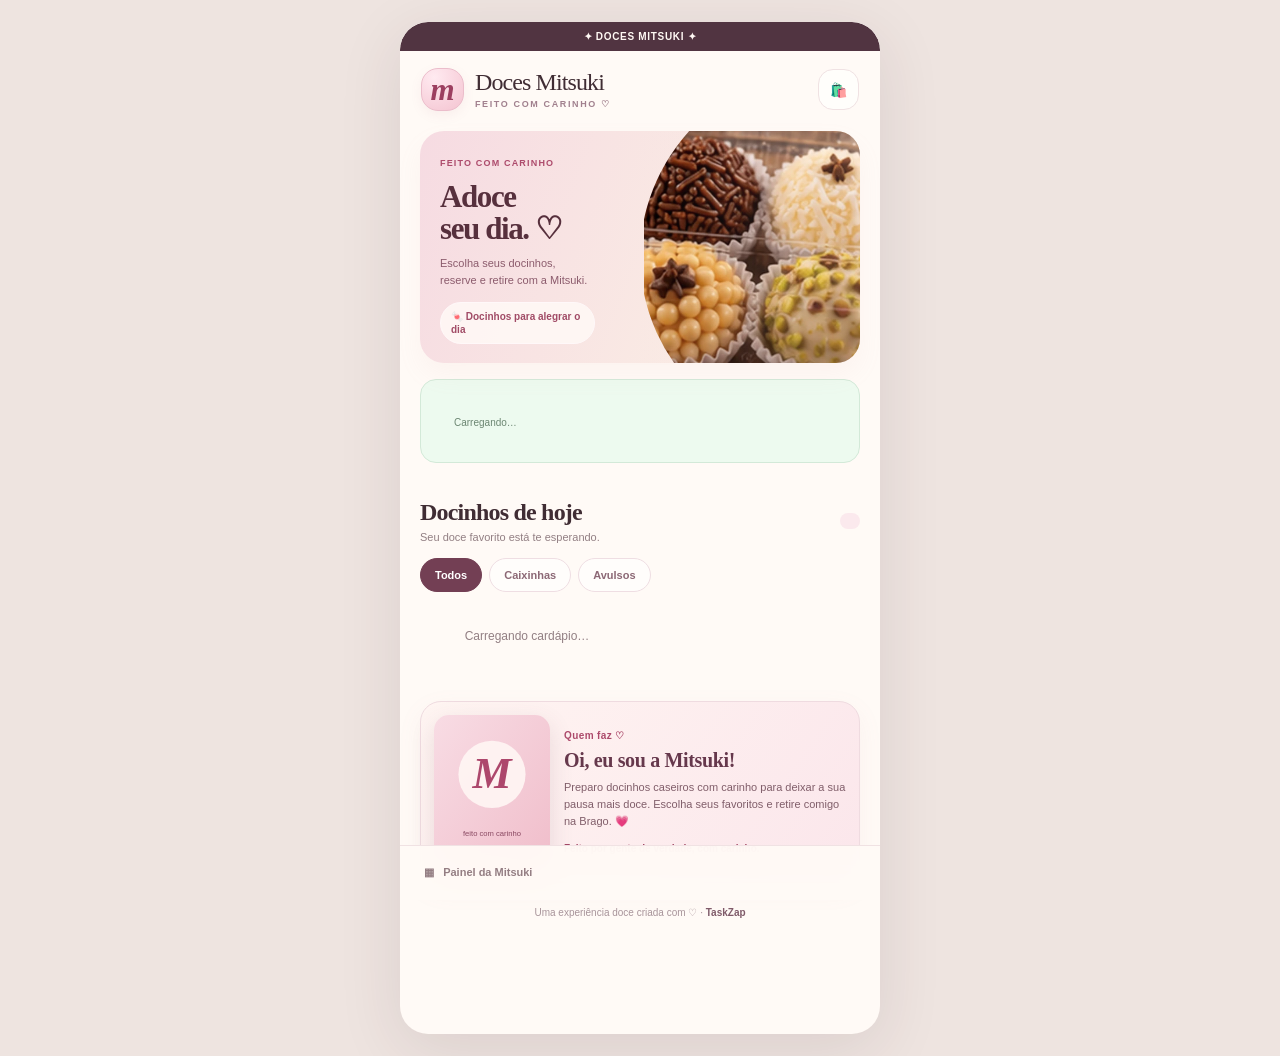
==== index.html @ 5025a231 "V1 Doces Mitsuki: vitrine, painel admin e backend Supabase (reservas atômicas) Reaproveita integralm" ====
<!doctype html>
<html lang="pt-BR">
<head>
<meta charset="utf-8">
<meta name="viewport" content="width=device-width,initial-scale=1,viewport-fit=cover">
<meta name="theme-color" content="#fff9f6">
<meta name="description" content="Doces Mitsuki: caixinhas de quatro docinhos, avulsos, reserva e retirada na Brago.">
<title>Doces Mitsuki · Lojinha</title>
<link rel="stylesheet" href="css/styles.css">
</head>
<body>
<div class="shell" id="app">
  <div class="demo-strip" id="demo-strip">✦ DOCES MITSUKI ✦</div>
  <header class="top">
    <div class="brand"><div class="seal" aria-hidden="true">m</div><div><div class="brand-name">Doces Mitsuki</div><div class="brand-tag">feito com carinho ♡</div></div></div>
    <button class="iconbtn" id="cart-head" aria-label="Abrir carrinho" title="Meu carrinho">🛍️ <span class="cart-dot hidden" id="cart-dot">0</span></button>
  </header>
  <main id="shop-view"><div class="content">
    <section class="hero" aria-label="Doces Mitsuki"><div class="hero-copy"><span class="eyebrow">feito com carinho</span><h1>Adoce<br>seu dia. ♡</h1><p>Escolha seus docinhos, reserve e retire com a Mitsuki.</p><span class="hero-stamp">🍬 Docinhos para alegrar o dia</span></div><img class="hero-photo" alt="Imagem ilustrativa de uma caixinha com quatro docinhos" src="assets/img/hero.webp"></section>
    <section class="available" id="store-status"><p class="loading-text">Carregando…</p></section>
    <div class="pickup" id="pickup-wrap"><span id="pickup-display"></span></div>
    <div class="sect-title"><div><h2>Docinhos de hoje</h2><p>Seu doce favorito está te esperando.</p></div><span class="pill" id="items-pill"></span></div>
    <div class="seg" role="group" aria-label="Filtrar cardápio"><button data-filter="all" class="selected">Todos</button><button data-filter="boxes">Caixinhas</button><button data-filter="single">Avulsos</button></div>
    <section class="products" id="products" aria-label="Cardápio de doces"><p class="loading-text">Carregando cardápio…</p></section>
    <p class="quiet-note" id="quiet-note"></p>
    <section class="maker" aria-labelledby="maker-title">
   <img class="maker-photo" src="assets/img/maker.svg" alt="Identidade visual ilustrativa Doces Mitsuki; retrato será incluído após autorização">
   <div class="maker-copy"><span class="maker-eyebrow">Quem faz ♡</span><h2 id="maker-title">Oi, eu sou a Mitsuki!</h2>
   <p>Preparo docinhos caseiros com carinho para deixar a sua pausa mais doce. Escolha seus favoritos e retire comigo na Brago. 💗</p>
   <span class="maker-sign">Feito por gente de verdade, com carinho.</span></div>
  </section>
    <div class="foot-brand">Uma experiência doce criada com ♡ · <b>TaskZap</b></div>
  </div></main>
  <div class="basket-bar hidden" id="basket-bar"><div><strong id="basket-count"></strong><small id="basket-total"></small></div><button id="basket-open">Ver carrinho →</button></div>
  <nav class="footer-nav" aria-label="Navegação"><a href="admin/" style="text-decoration:none"><button id="nav-admin">▦ &nbsp; Painel da Mitsuki</button></a></nav>
</div>
<div class="overlay hidden" id="overlay" role="presentation"><div class="sheet" id="sheet" role="dialog" aria-modal="true" aria-label="Detalhes do pedido"></div></div>
<div class="toast hidden" id="toast" role="status" aria-live="polite"></div>
<script type="module" src="js/store.js"></script>
</body>
</html>
---- css/styles.css ----
:root{--rose:#ad476c;--rose2:#d87591;--rose-pale:#f9e7eb;--cream:#fffaf6;--paper:#fffefb;--ink:#402d34;--muted:#927f83;--line:#f0e2e3;--mint:#e5f3e9;--green:#26764d;--amber:#a66d2a;--shadow:0 12px 45px #54313a13;--r:19px}
*{box-sizing:border-box}html{background:#eee4e0}body{margin:0;font-family:ui-sans-serif,-apple-system,BlinkMacSystemFont,"Segoe UI",Arial,sans-serif;color:var(--ink);background:#eee4e0;font-size:14px}button,input,textarea,select{font:inherit}button{cursor:pointer;-webkit-tap-highlight-color:transparent}button:disabled{opacity:.42;cursor:not-allowed}button:focus-visible,input:focus-visible,textarea:focus-visible,select:focus-visible{outline:3px solid #d978a26b;outline-offset:2px}h1,h2,h3,p{margin-top:0}h1,h2,.serif{font-family:Georgia,"Times New Roman",serif}small{font-size:11px}svg{flex-shrink:0}.shell{width:min(100%,480px);margin:0 auto;min-height:100dvh;background:var(--cream);box-shadow:0 15px 65px #41242b1c;position:relative;padding-bottom:98px}.demo-strip{background:#513441;color:#fff9f4;padding:9px 20px;text-align:center;font-weight:700;letter-spacing:.07em;font-size:10px}.top{display:flex;align-items:center;justify-content:space-between;padding:17px 21px 13px;gap:10px}.brand{display:flex;gap:11px;align-items:center;min-width:0}.seal{width:43px;height:43px;border-radius:17px;display:grid;place-items:center;background:radial-gradient(circle at 30% 20%,#ffeaf0,#f4c4d1);border:1px solid #ebbdcb;color:#9c3f60;box-shadow:0 4px 12px #b4607d14;font:bold italic 31px Georgia,serif;flex-shrink:0}.brand-name{font:24px/1.05 Georgia,serif;letter-spacing:-.9px}.brand-tag{font-size:9px;letter-spacing:.18em;text-transform:uppercase;color:#a1808e;margin-top:4px;font-weight:800}.iconbtn{border:1px solid var(--line);background:var(--paper);height:41px;min-width:41px;border-radius:15px;display:grid;place-items:center;color:var(--rose);position:relative}.cart-dot{position:absolute;top:-5px;right:-4px;border:2px solid var(--cream);background:var(--rose);color:white;min-width:19px;height:19px;padding:0 3px;border-radius:20px;font-size:10px;font-weight:800;display:grid;place-items:center}.content{padding:0 20px}.hero{background:linear-gradient(110deg,#f6dbe2 0%,#faece4 72%);border-radius:24px;margin:7px 0 16px;min-height:215px;display:flex;position:relative;overflow:hidden;box-shadow:0 12px 25px #d6a6ae15}.hero-copy{z-index:1;position:relative;width:55%;padding:22px 0 19px 20px}.eyebrow{font-size:9px;font-weight:900;letter-spacing:.13em;text-transform:uppercase;color:#ad4b6c}.hero h1{font-size:31px;line-height:1.04;letter-spacing:-1.4px;margin:12px 0 10px;color:#57303d}.hero p{max-width:155px;font-size:11px;line-height:1.5;color:#8c5c6d;margin:0}.hero-photo{width:49%;height:100%;position:absolute;right:0;top:0;object-fit:cover;object-position:center center;clip-path:ellipse(100% 85% at 98% 54%);filter:saturate(.82) contrast(1.03)}.hero:after{content:"";position:absolute;inset:0;background:linear-gradient(90deg,transparent 50%,#f4dbe120);pointer-events:none}.hero-stamp{position:relative;display:inline-flex;background:#fff9f6d9;border:1px solid #fff8f9;color:#a14b66;padding:7px 10px;border-radius:99px;font-size:10px;font-weight:800;margin-top:14px;max-width:155px;line-height:1.3}.available{display:flex;align-items:center;justify-content:space-between;border:1px solid #d3e9d8;background:#edfaef;border-radius:16px;padding:12px 13px;gap:8px;margin-bottom:12px}.available.closed{border-color:#e9dadd;background:#f5ecee}.available strong{display:block;font-size:12px}.available p{font-size:10px;line-height:1.4;color:#6c8672;margin:4px 0 0}.available.closed p{color:#927985}.green-dot{display:inline-block;width:7px;height:7px;margin-right:5px;background:#389b65;border-radius:50%;box-shadow:0 0 0 3px #49ad6b1d}.closed .green-dot{background:#ad8590;box-shadow:none}.badge{background:#fff;border-radius:99px;padding:7px 9px;font-size:10px;color:#568262;font-weight:800;flex-shrink:0}.available.closed .badge{color:#946a78}.pickup{display:flex;align-items:flex-start;gap:8px;margin:2px 3px 24px;color:#826d75;font-size:11px;line-height:1.4}.pickup b{color:#654451}.sect-title{display:flex;align-items:center;justify-content:space-between;gap:10px;margin-bottom:12px}.sect-title h2{font-size:24px;letter-spacing:-.8px;margin:0}.sect-title p{font-size:11px;color:var(--muted);margin:5px 0 0}.pill{font-size:10px;font-weight:800;color:#ad4e6d;background:#fbe9ed;border-radius:99px;padding:8px 10px;white-space:nowrap}.seg{display:flex;gap:7px;overflow-x:auto;scrollbar-width:none;margin:15px 0 17px}.seg::-webkit-scrollbar{display:none}.seg button{border:1px solid #efdee3;border-radius:99px;background:#fffdfb;color:#8c6875;font-size:11px;font-weight:800;padding:10px 14px;white-space:nowrap}.seg button.selected{background:#733f54;color:#fff;border-color:#733f54}.products{display:grid;grid-template-columns:repeat(2,minmax(0,1fr));gap:12px}.product{overflow:hidden;background:var(--paper);border:1px solid var(--line);border-radius:19px;box-shadow:0 5px 18px #64323a0a;min-width:0}.product-img{height:147px;position:relative;display:grid;place-items:center;overflow:hidden;background:linear-gradient(135deg,#f9e0e5,#ffefe9)}.product-img img{width:100%;height:100%;object-fit:cover;object-position:center}
.product-img img.sweet-photo{position:absolute;inset:0;width:100%;height:100%;object-fit:cover;object-position:center;z-index:1}
.product-img .sweet-art{position:absolute}
.product-img .photo-overlay{z-index:2;background:linear-gradient(0deg,#4121282b,transparent 65%)}
.product-ribbon{z-index:3}
.flavor-pic{width:43px;height:43px;display:inline-grid;place-items:center;overflow:hidden;border-radius:13px;background:#f7e6e4;margin-right:9px;vertical-align:middle;position:relative;flex-shrink:0;font-size:20px}
.flavor-pic img{position:absolute;inset:0;width:100%;height:100%;object-fit:cover}
.flavor{display:flex;align-items:center;flex-wrap:wrap;gap:0}
.flavor small{width:100%;margin-left:52px}
.photo-credits{padding:10px 12px;background:#fffefb;border:1px solid var(--line);border-radius:12px;margin-top:10px;color:#876c75;font-size:10px;line-height:1.6}
.photo-credits summary{cursor:pointer;font-weight:800;color:#8b4b66}
.photo-credits a{color:#974b69;text-underline-offset:2px}
.photo-overlay{position:absolute;inset:0;background:linear-gradient(0deg,#492b301c,transparent 60%);pointer-events:none}.product-img.tint{background:radial-gradient(circle at 40% 20%,#fff1e6,#efd6cb 80%)}.sweet-art{width:81px;height:81px;border-radius:50%;display:grid;place-items:center;background:radial-gradient(circle at 25% 23%,#ffe6bf,var(--sweet,#9d5f45) 69%,#6a3b2f);box-shadow:inset -7px -10px 16px #3d242738,0 13px 15px #492d2927;color:#fff5e8;font-size:27px;text-shadow:0 2px 4px #4828204d;transform:rotate(-12deg)}.product-ribbon{position:absolute;top:10px;left:9px;font-size:9px;font-weight:900;color:#9b3a5a;padding:5px 7px;background:#fffaf1e9;border-radius:99px}.product-main{padding:12px}.product h3{font-size:13px;min-height:34px;line-height:1.24;margin:0 0 5px}.product-desc{font-size:10px;line-height:1.42;color:var(--muted);min-height:29px;margin:0 0 8px}.stock{font-size:10px;color:var(--green);font-weight:700;min-height:15px;margin-bottom:11px}.stock.low{color:var(--amber)}.stock.out{color:#a67a83}.product-foot{display:flex;align-items:center;justify-content:space-between;gap:6px}.price{font-size:15px;font-weight:900;letter-spacing:-.45px;white-space:nowrap}.addbtn{border:0;min-width:35px;height:35px;padding:0 10px;border-radius:12px;background:var(--rose);color:#fff;font-size:21px;font-weight:700;line-height:1}.addbtn.build{font-size:11px;min-width:67px}.quiet-note{font-size:11px;line-height:1.55;color:#9d858c;margin:18px 2px 9px}.foot-brand{margin:24px 0 8px;text-align:center;color:#a8949a;font-size:10px}.foot-brand b{color:#7f5a69}.footer-nav{position:fixed;bottom:0;left:50%;transform:translateX(-50%);width:min(100%,480px);padding:10px 16px max(11px,env(safe-area-inset-bottom));display:grid;grid-template-columns:1fr 1fr;gap:8px;background:#fffaf6f2;border-top:1px solid var(--line);backdrop-filter:blur(12px);z-index:5}.footer-nav button{border:0;background:transparent;color:#947e83;border-radius:12px;font-weight:800;font-size:11px;padding:10px 8px}.footer-nav button.active{background:#fae5eb;color:#a74266}.basket-bar{position:sticky;bottom:91px;z-index:4;background:#543647;color:white;margin:18px 20px 0;padding:13px 14px;border-radius:16px;box-shadow:0 12px 30px #5832423d;display:flex;align-items:center;gap:10px;justify-content:space-between}.basket-bar strong{display:block;font-size:12px}.basket-bar small{display:block;font-size:10px;color:#f9d9e6;margin-top:4px}.basket-bar button{border:0;background:white;color:#6f3852;font-size:11px;font-weight:900;border-radius:10px;padding:10px 13px}.hidden{display:none!important}.admin-head{padding:12px 20px 7px}.admin-head .eyebrow{margin-bottom:8px}.admin-head h1{font-size:28px;letter-spacing:-.7px;margin:0 0 7px}.admin-head p{color:var(--muted);font-size:12px;line-height:1.6}.admin-body{padding:0 20px}.admin-alert{background:#fff0e4;color:#946139;border:1px solid #f5dec9;border-radius:13px;padding:11px 12px;font-size:11px;line-height:1.5;margin:8px 0 15px}.panel{background:var(--paper);border:1px solid var(--line);border-radius:18px;padding:15px;margin-bottom:12px}.panel h2{font-size:18px;letter-spacing:-.3px;margin:0 0 11px}.panel-sub{color:var(--muted);font-size:11px;line-height:1.5;margin:-3px 0 11px}.panel-top{display:flex;align-items:center;justify-content:space-between;gap:8px}.panel-top strong{font-size:13px}.panel-top p{color:var(--muted);font-size:11px;margin:4px 0 0}.switch{height:31px;width:53px;border:0;border-radius:99px;background:#cbbbca;position:relative;flex-shrink:0}.switch.on{background:#319464}.switch:after{content:"";position:absolute;top:4px;left:4px;width:23px;height:23px;background:white;border-radius:50%;transition:transform .15s}.switch.on:after{transform:translateX(22px)}.stats{display:grid;grid-template-columns:1fr 1fr;gap:10px;margin-bottom:12px}.stat{padding:14px 12px;border:1px solid #f3dfe4;background:#fff0f2;border-radius:16px}.stat small{color:#936a7d;display:block}.stat strong{font-size:23px;letter-spacing:-.7px;display:block;margin-top:5px}.field{display:flex;flex-direction:column;gap:6px;font-size:11px;font-weight:800;color:#795e68;margin-bottom:10px}.field input,.field textarea,.field select{display:block;min-width:0;width:100%;padding:12px 12px;background:#fffaf9;color:var(--ink);border:1px solid #ead4dc;border-radius:12px;font-weight:500;outline:none}.field textarea{min-height:65px;resize:vertical}.hint{font-size:10px;line-height:1.5;color:#97838a;margin:5px 0 0}.button{border:0;border-radius:12px;background:var(--rose);color:white;padding:12px 15px;font-size:12px;font-weight:850}.button.full{width:100%}.button.ghost{color:#944d68;background:#fff;border:1px solid #efdae0}.button.danger{color:#aa4e58;background:#fff0f0;border:1px solid #efd7da}.mini-row{display:flex;align-items:center;justify-content:space-between;gap:10px;border-top:1px solid var(--line);padding:12px 0}.mini-row:last-child{padding-bottom:0}.mini-row strong{font-size:12px;display:block;line-height:1.4}.mini-row small{color:var(--muted);font-size:10px;display:block;margin-top:3px}.edit-btn{border:1px solid #efd5df;background:#fff6f8;color:#9e4c6d;font-weight:800;border-radius:10px;padding:8px 10px;font-size:10px}.order-card{border-top:1px solid var(--line);padding:13px 0}.order-card:first-of-type{border-top:0}.order-top{display:flex;justify-content:space-between;gap:10px;align-items:start}.order-top strong{font-size:12px}.order-top small{color:var(--muted);display:block;line-height:1.6;margin-top:4px}.order-items{font-size:11px;line-height:1.6;color:#755d67;margin:9px 0}.order-grid{display:grid;grid-template-columns:1fr 1fr;gap:8px;margin-top:9px}.order-grid select{width:100%;border-radius:10px;border:1px solid #eed9df;background:#fff9fa;padding:10px 8px;font-size:11px;color:var(--ink)}.paid-toggle{border:1px solid #ebd6dc;background:#fff7f9;color:#945168;border-radius:10px;padding:10px 8px;font-size:11px;font-weight:800}.paid-toggle.yes{color:#286e48;background:#e7f6eb;border-color:#c7e9d1}.blank{text-align:center;color:#9b838b;border:1px dashed #eacfd8;border-radius:15px;padding:24px 17px;font-size:12px;line-height:1.6}.overlay{position:fixed;inset:0;background:#321d2b9e;z-index:20;display:flex;align-items:flex-end;justify-content:center;padding:8px}.sheet{width:min(100%,480px);max-height:94dvh;overflow-y:auto;overscroll-behavior:contain;background:var(--cream);border-radius:26px 26px 18px 18px;padding:21px 19px calc(22px + env(safe-area-inset-bottom));box-shadow:0 20px 60px #311c2849}.sheet-handle{height:4px;width:44px;background:#e6cfd6;border-radius:99px;margin:-8px auto 19px}.sheet-head{display:flex;justify-content:space-between;gap:12px;align-items:center;margin-bottom:15px}.sheet-head h2{font-size:23px;letter-spacing:-.5px;margin:0}.close{width:34px;height:34px;border:0;border-radius:50%;background:#f4e5e9;color:#aa5b78;font-size:22px;line-height:1}.pick-box{background:#fff;border:1px solid #f0dce2;border-radius:15px;padding:13px;margin-bottom:13px}.slot-label{font-size:10px;font-weight:900;color:#a05a71;letter-spacing:.07em;text-transform:uppercase;margin-bottom:10px}.slots{display:flex;gap:8px}.slot{flex:1;min-width:0;padding:12px 8px;border:1px dashed #e5bdc9;border-radius:12px;background:#fff9fa;font-size:11px;font-weight:800;color:#8d6a78}.slot.active{border:1px solid var(--rose);background:#f9e4eb;color:#933a60}.flavor-grid{display:grid;grid-template-columns:1fr 1fr;gap:8px;margin-bottom:13px}.flavor{border:1px solid #eed9df;background:#fffdfa;color:#694a58;border-radius:12px;padding:12px 8px;text-align:left;font-size:11px;font-weight:800;line-height:1.5}.flavor small{display:block;font-weight:500;color:var(--muted);margin-top:3px}.flavor:disabled{opacity:.36}.flavor strong{font-size:15px;margin-right:4px}.cart-item{display:flex;align-items:center;justify-content:space-between;gap:10px;border-bottom:1px solid var(--line);padding:12px 0}.cart-item strong{font-size:12px;display:block}.cart-item small{display:block;color:var(--muted);margin-top:5px}.stepper{display:flex;align-items:center;gap:9px;flex-shrink:0}.stepper button{width:30px;height:30px;border:1px solid #eddae0;border-radius:9px;background:#fff;color:var(--rose);font-size:17px}.stepper b{font-size:12px}.sumline{display:flex;align-items:center;justify-content:space-between;margin:14px 0 16px}.sumline strong{font-size:22px}.notice{background:#fff0df;color:#8e642e;padding:11px 12px;border-radius:12px;font-size:11px;line-height:1.55;margin:9px 0 14px}.confirm-head{text-align:center}.confirm-icon{width:70px;height:70px;border-radius:50%;display:grid;place-items:center;font-size:31px;background:#fbe1e9;margin:8px auto 13px}.confirm-head h2{font-size:27px;margin:0 0 9px}.confirm-head p{font-size:12px;color:var(--muted);line-height:1.55}.receipt{white-space:pre-wrap;overflow-wrap:anywhere;line-height:1.8;font-size:12px;border:1px dashed #e8cbd5;border-radius:14px;background:white;padding:15px;margin:16px 0}.toast{position:fixed;left:50%;transform:translateX(-50%);bottom:105px;width:min(calc(100% - 35px),430px);z-index:50;padding:12px 15px;background:#4f3142;color:white;box-shadow:0 12px 30px #34202845;border-radius:13px;text-align:center;font-size:12px;font-weight:700}.extra{font-size:11px;color:var(--muted);line-height:1.55}.divider{height:1px;background:var(--line);margin:15px 0}.no-scroll{overflow:hidden}#shop-view,#admin-view{padding-bottom:10px}@media(min-width:600px){.shell{margin:22px auto;min-height:calc(100dvh - 44px);border-radius:28px;overflow:hidden}.footer-nav{bottom:0}.overlay{align-items:center}.sheet{border-radius:25px}.demo-strip{border-radius:28px 28px 0 0}}@media(max-width:360px){.content,.admin-body{padding-left:14px;padding-right:14px}.top{padding-left:14px;padding-right:14px}.hero-copy{padding-left:16px}.hero h1{font-size:28px}.price{font-size:14px}.product-main{padding:10px}}

/* Doces Mitsuki v3: brand portrait, accurate 4-piece presentation, stock count kept private */
.product{display:flex;flex-direction:column}
.product-main{display:flex;flex-direction:column;flex:1;min-height:164px}
.product-foot{margin-top:auto}
.product .stock:empty{display:none}
.product .stock.out{min-height:0;margin:0 0 8px;font-weight:850}
.product .stock{min-height:0;margin:0 0 8px}
.product-img img{transition:transform .24s ease}
@media(hover:hover){.product:hover .product-img img{transform:scale(1.035)}}
.maker{display:grid;grid-template-columns:116px 1fr;align-items:center;gap:14px;margin:26px 0 18px;padding:13px;background:linear-gradient(125deg,#fff5f2,#fbe6eb);border:1px solid #efdbe0;border-radius:21px;box-shadow:0 8px 26px #b4788c11}
.maker-photo{width:116px;height:154px;object-fit:cover;object-position:center 22%;border-radius:15px;box-shadow:0 8px 24px #67465324}
.maker-copy{min-width:0}.maker-eyebrow{display:block;font-size:10px;color:#ac4a6b;font-weight:850;letter-spacing:.04em;margin-bottom:8px}
.maker-copy h2{font-family:Georgia,'Times New Roman',serif;font-size:20px;letter-spacing:-.35px;line-height:1.12;margin:0 0 8px;color:#66384c}
.maker-copy p{font-size:11px;line-height:1.55;color:#805e6a;margin:0 0 9px}.maker-sign{font-size:10px;font-weight:850;color:#a24765}
.slots{display:grid;grid-template-columns:1fr 1fr;gap:8px}.slot{min-height:46px}
@media(max-width:360px){.maker{grid-template-columns:98px 1fr;gap:10px;padding:10px}.maker-photo{width:98px;height:146px}.maker-copy h2{font-size:18px}.maker-copy p{font-size:10px}}
@media(prefers-reduced-motion:reduce){.product-img img{transition:none}}

/* Admin auth screen (new, real Supabase Auth login) */
.auth-screen{padding:40px 20px;display:flex;flex-direction:column;gap:14px;min-height:100dvh;justify-content:center}
.auth-screen h1{font-size:26px;margin:0 0 4px}
.auth-screen p{color:var(--muted);font-size:12px;line-height:1.6;margin:0 0 8px}
.error-text{color:#aa4e58;font-size:11px;line-height:1.5;margin:6px 0 0}
.loading-text{color:var(--muted);font-size:12px;text-align:center;padding:20px}
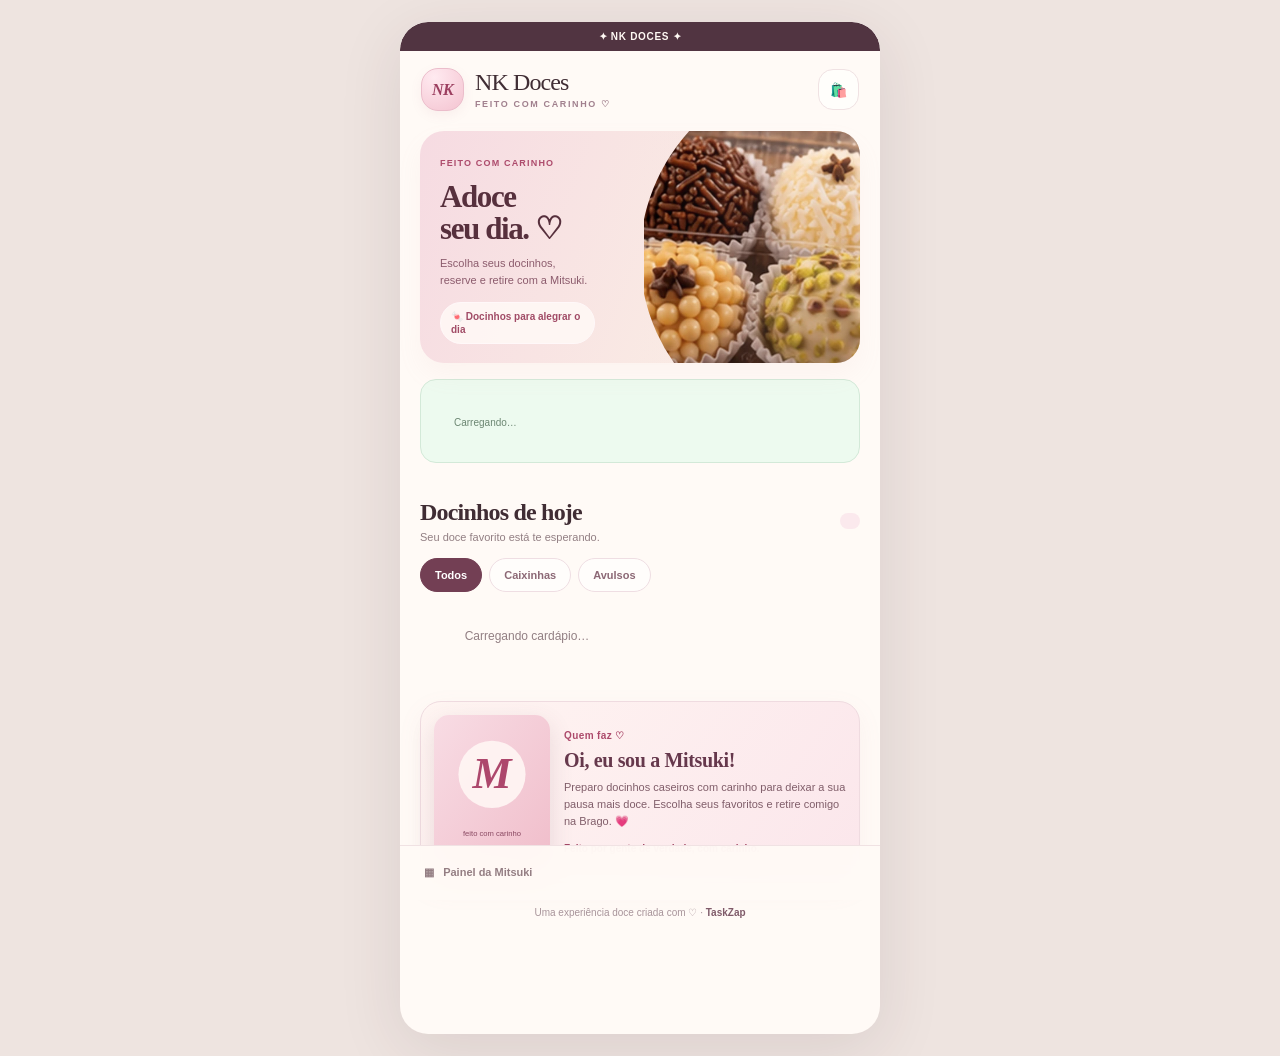
==== commit 30d372d2: "Rebrand para NK Doces e adiciona envio de pedido pelo WhatsApp Atualiza textos visíveis ao cliente (" ====
--- a/index.html
+++ b/index.html
@@ -4,19 +4,19 @@
 <meta charset="utf-8">
 <meta name="viewport" content="width=device-width,initial-scale=1,viewport-fit=cover">
 <meta name="theme-color" content="#fff9f6">
-<meta name="description" content="Doces Mitsuki: caixinhas de quatro docinhos, avulsos, reserva e retirada na Brago.">
-<title>Doces Mitsuki · Lojinha</title>
+<meta name="description" content="NK Doces: caixinhas de quatro docinhos, avulsos, reserva e retirada na Brago.">
+<title>NK Doces · Lojinha</title>
 <link rel="stylesheet" href="css/styles.css">
 </head>
 <body>
 <div class="shell" id="app">
-  <div class="demo-strip" id="demo-strip">✦ DOCES MITSUKI ✦</div>
+  <div class="demo-strip" id="demo-strip">✦ NK DOCES ✦</div>
   <header class="top">
-    <div class="brand"><div class="seal" aria-hidden="true">m</div><div><div class="brand-name">Doces Mitsuki</div><div class="brand-tag">feito com carinho ♡</div></div></div>
+    <div class="brand"><div class="seal" aria-hidden="true">NK</div><div><div class="brand-name">NK Doces</div><div class="brand-tag">feito com carinho ♡</div></div></div>
     <button class="iconbtn" id="cart-head" aria-label="Abrir carrinho" title="Meu carrinho">🛍️ <span class="cart-dot hidden" id="cart-dot">0</span></button>
   </header>
   <main id="shop-view"><div class="content">
-    <section class="hero" aria-label="Doces Mitsuki"><div class="hero-copy"><span class="eyebrow">feito com carinho</span><h1>Adoce<br>seu dia. ♡</h1><p>Escolha seus docinhos, reserve e retire com a Mitsuki.</p><span class="hero-stamp">🍬 Docinhos para alegrar o dia</span></div><img class="hero-photo" alt="Imagem ilustrativa de uma caixinha com quatro docinhos" src="assets/img/hero.webp"></section>
+    <section class="hero" aria-label="NK Doces"><div class="hero-copy"><span class="eyebrow">feito com carinho</span><h1>Adoce<br>seu dia. ♡</h1><p>Escolha seus docinhos, reserve e retire com a Mitsuki.</p><span class="hero-stamp">🍬 Docinhos para alegrar o dia</span></div><img class="hero-photo" alt="Imagem ilustrativa de uma caixinha com quatro docinhos" src="assets/img/hero.webp"></section>
     <section class="available" id="store-status"><p class="loading-text">Carregando…</p></section>
     <div class="pickup" id="pickup-wrap"><span id="pickup-display"></span></div>
     <div class="sect-title"><div><h2>Docinhos de hoje</h2><p>Seu doce favorito está te esperando.</p></div><span class="pill" id="items-pill"></span></div>
@@ -24,7 +24,7 @@
     <section class="products" id="products" aria-label="Cardápio de doces"><p class="loading-text">Carregando cardápio…</p></section>
     <p class="quiet-note" id="quiet-note"></p>
     <section class="maker" aria-labelledby="maker-title">
-   <img class="maker-photo" src="assets/img/maker.svg" alt="Identidade visual ilustrativa Doces Mitsuki; retrato será incluído após autorização">
+   <img class="maker-photo" src="assets/img/maker.svg" alt="Identidade visual ilustrativa NK Doces; retrato será incluído após autorização">
    <div class="maker-copy"><span class="maker-eyebrow">Quem faz ♡</span><h2 id="maker-title">Oi, eu sou a Mitsuki!</h2>
    <p>Preparo docinhos caseiros com carinho para deixar a sua pausa mais doce. Escolha seus favoritos e retire comigo na Brago. 💗</p>
    <span class="maker-sign">Feito por gente de verdade, com carinho.</span></div>
--- a/css/styles.css
+++ b/css/styles.css
@@ -1,5 +1,5 @@
 :root{--rose:#ad476c;--rose2:#d87591;--rose-pale:#f9e7eb;--cream:#fffaf6;--paper:#fffefb;--ink:#402d34;--muted:#927f83;--line:#f0e2e3;--mint:#e5f3e9;--green:#26764d;--amber:#a66d2a;--shadow:0 12px 45px #54313a13;--r:19px}
-*{box-sizing:border-box}html{background:#eee4e0}body{margin:0;font-family:ui-sans-serif,-apple-system,BlinkMacSystemFont,"Segoe UI",Arial,sans-serif;color:var(--ink);background:#eee4e0;font-size:14px}button,input,textarea,select{font:inherit}button{cursor:pointer;-webkit-tap-highlight-color:transparent}button:disabled{opacity:.42;cursor:not-allowed}button:focus-visible,input:focus-visible,textarea:focus-visible,select:focus-visible{outline:3px solid #d978a26b;outline-offset:2px}h1,h2,h3,p{margin-top:0}h1,h2,.serif{font-family:Georgia,"Times New Roman",serif}small{font-size:11px}svg{flex-shrink:0}.shell{width:min(100%,480px);margin:0 auto;min-height:100dvh;background:var(--cream);box-shadow:0 15px 65px #41242b1c;position:relative;padding-bottom:98px}.demo-strip{background:#513441;color:#fff9f4;padding:9px 20px;text-align:center;font-weight:700;letter-spacing:.07em;font-size:10px}.top{display:flex;align-items:center;justify-content:space-between;padding:17px 21px 13px;gap:10px}.brand{display:flex;gap:11px;align-items:center;min-width:0}.seal{width:43px;height:43px;border-radius:17px;display:grid;place-items:center;background:radial-gradient(circle at 30% 20%,#ffeaf0,#f4c4d1);border:1px solid #ebbdcb;color:#9c3f60;box-shadow:0 4px 12px #b4607d14;font:bold italic 31px Georgia,serif;flex-shrink:0}.brand-name{font:24px/1.05 Georgia,serif;letter-spacing:-.9px}.brand-tag{font-size:9px;letter-spacing:.18em;text-transform:uppercase;color:#a1808e;margin-top:4px;font-weight:800}.iconbtn{border:1px solid var(--line);background:var(--paper);height:41px;min-width:41px;border-radius:15px;display:grid;place-items:center;color:var(--rose);position:relative}.cart-dot{position:absolute;top:-5px;right:-4px;border:2px solid var(--cream);background:var(--rose);color:white;min-width:19px;height:19px;padding:0 3px;border-radius:20px;font-size:10px;font-weight:800;display:grid;place-items:center}.content{padding:0 20px}.hero{background:linear-gradient(110deg,#f6dbe2 0%,#faece4 72%);border-radius:24px;margin:7px 0 16px;min-height:215px;display:flex;position:relative;overflow:hidden;box-shadow:0 12px 25px #d6a6ae15}.hero-copy{z-index:1;position:relative;width:55%;padding:22px 0 19px 20px}.eyebrow{font-size:9px;font-weight:900;letter-spacing:.13em;text-transform:uppercase;color:#ad4b6c}.hero h1{font-size:31px;line-height:1.04;letter-spacing:-1.4px;margin:12px 0 10px;color:#57303d}.hero p{max-width:155px;font-size:11px;line-height:1.5;color:#8c5c6d;margin:0}.hero-photo{width:49%;height:100%;position:absolute;right:0;top:0;object-fit:cover;object-position:center center;clip-path:ellipse(100% 85% at 98% 54%);filter:saturate(.82) contrast(1.03)}.hero:after{content:"";position:absolute;inset:0;background:linear-gradient(90deg,transparent 50%,#f4dbe120);pointer-events:none}.hero-stamp{position:relative;display:inline-flex;background:#fff9f6d9;border:1px solid #fff8f9;color:#a14b66;padding:7px 10px;border-radius:99px;font-size:10px;font-weight:800;margin-top:14px;max-width:155px;line-height:1.3}.available{display:flex;align-items:center;justify-content:space-between;border:1px solid #d3e9d8;background:#edfaef;border-radius:16px;padding:12px 13px;gap:8px;margin-bottom:12px}.available.closed{border-color:#e9dadd;background:#f5ecee}.available strong{display:block;font-size:12px}.available p{font-size:10px;line-height:1.4;color:#6c8672;margin:4px 0 0}.available.closed p{color:#927985}.green-dot{display:inline-block;width:7px;height:7px;margin-right:5px;background:#389b65;border-radius:50%;box-shadow:0 0 0 3px #49ad6b1d}.closed .green-dot{background:#ad8590;box-shadow:none}.badge{background:#fff;border-radius:99px;padding:7px 9px;font-size:10px;color:#568262;font-weight:800;flex-shrink:0}.available.closed .badge{color:#946a78}.pickup{display:flex;align-items:flex-start;gap:8px;margin:2px 3px 24px;color:#826d75;font-size:11px;line-height:1.4}.pickup b{color:#654451}.sect-title{display:flex;align-items:center;justify-content:space-between;gap:10px;margin-bottom:12px}.sect-title h2{font-size:24px;letter-spacing:-.8px;margin:0}.sect-title p{font-size:11px;color:var(--muted);margin:5px 0 0}.pill{font-size:10px;font-weight:800;color:#ad4e6d;background:#fbe9ed;border-radius:99px;padding:8px 10px;white-space:nowrap}.seg{display:flex;gap:7px;overflow-x:auto;scrollbar-width:none;margin:15px 0 17px}.seg::-webkit-scrollbar{display:none}.seg button{border:1px solid #efdee3;border-radius:99px;background:#fffdfb;color:#8c6875;font-size:11px;font-weight:800;padding:10px 14px;white-space:nowrap}.seg button.selected{background:#733f54;color:#fff;border-color:#733f54}.products{display:grid;grid-template-columns:repeat(2,minmax(0,1fr));gap:12px}.product{overflow:hidden;background:var(--paper);border:1px solid var(--line);border-radius:19px;box-shadow:0 5px 18px #64323a0a;min-width:0}.product-img{height:147px;position:relative;display:grid;place-items:center;overflow:hidden;background:linear-gradient(135deg,#f9e0e5,#ffefe9)}.product-img img{width:100%;height:100%;object-fit:cover;object-position:center}
+*{box-sizing:border-box;min-width:0}html{background:#eee4e0;overflow-x:hidden}body{margin:0;overflow-x:hidden;overflow-wrap:anywhere;font-family:ui-sans-serif,-apple-system,BlinkMacSystemFont,"Segoe UI",Arial,sans-serif;color:var(--ink);background:#eee4e0;font-size:14px}button,input,textarea,select{font:inherit}button{cursor:pointer;-webkit-tap-highlight-color:transparent}button:disabled{opacity:.42;cursor:not-allowed}button:focus-visible,input:focus-visible,textarea:focus-visible,select:focus-visible{outline:3px solid #d978a26b;outline-offset:2px}h1,h2,h3,p{margin-top:0}h1,h2,.serif{font-family:Georgia,"Times New Roman",serif}small{font-size:11px}svg{flex-shrink:0}.shell{width:min(100%,480px);margin:0 auto;min-height:100dvh;background:var(--cream);box-shadow:0 15px 65px #41242b1c;position:relative;padding-bottom:98px}.demo-strip{background:#513441;color:#fff9f4;padding:9px 20px;text-align:center;font-weight:700;letter-spacing:.07em;font-size:10px}.top{display:flex;align-items:center;justify-content:space-between;padding:17px 21px 13px;gap:10px}.brand{display:flex;gap:11px;align-items:center;min-width:0}.seal{width:43px;height:43px;border-radius:17px;display:grid;place-items:center;background:radial-gradient(circle at 30% 20%,#ffeaf0,#f4c4d1);border:1px solid #ebbdcb;color:#9c3f60;box-shadow:0 4px 12px #b4607d14;font:800 italic 16px Georgia,serif;letter-spacing:-.5px;flex-shrink:0}.brand-name{font:24px/1.05 Georgia,serif;letter-spacing:-.9px}.brand-tag{font-size:9px;letter-spacing:.18em;text-transform:uppercase;color:#a1808e;margin-top:4px;font-weight:800}.iconbtn{border:1px solid var(--line);background:var(--paper);height:41px;min-width:41px;border-radius:15px;display:grid;place-items:center;color:var(--rose);position:relative}.cart-dot{position:absolute;top:-5px;right:-4px;border:2px solid var(--cream);background:var(--rose);color:white;min-width:19px;height:19px;padding:0 3px;border-radius:20px;font-size:10px;font-weight:800;display:grid;place-items:center}.content{padding:0 20px}.hero{background:linear-gradient(110deg,#f6dbe2 0%,#faece4 72%);border-radius:24px;margin:7px 0 16px;min-height:215px;display:flex;position:relative;overflow:hidden;box-shadow:0 12px 25px #d6a6ae15}.hero-copy{z-index:1;position:relative;width:55%;padding:22px 0 19px 20px}.eyebrow{font-size:9px;font-weight:900;letter-spacing:.13em;text-transform:uppercase;color:#ad4b6c}.hero h1{font-size:31px;line-height:1.04;letter-spacing:-1.4px;margin:12px 0 10px;color:#57303d}.hero p{max-width:155px;font-size:11px;line-height:1.5;color:#8c5c6d;margin:0}.hero-photo{width:49%;height:100%;position:absolute;right:0;top:0;object-fit:cover;object-position:center center;clip-path:ellipse(100% 85% at 98% 54%);filter:saturate(.82) contrast(1.03)}.hero:after{content:"";position:absolute;inset:0;background:linear-gradient(90deg,transparent 50%,#f4dbe120);pointer-events:none}.hero-stamp{position:relative;display:inline-flex;background:#fff9f6d9;border:1px solid #fff8f9;color:#a14b66;padding:7px 10px;border-radius:99px;font-size:10px;font-weight:800;margin-top:14px;max-width:155px;line-height:1.3}.available{display:flex;align-items:center;justify-content:space-between;border:1px solid #d3e9d8;background:#edfaef;border-radius:16px;padding:12px 13px;gap:8px;margin-bottom:12px}.available.closed{border-color:#e9dadd;background:#f5ecee}.available strong{display:block;font-size:12px}.available p{font-size:10px;line-height:1.4;color:#6c8672;margin:4px 0 0}.available.closed p{color:#927985}.green-dot{display:inline-block;width:7px;height:7px;margin-right:5px;background:#389b65;border-radius:50%;box-shadow:0 0 0 3px #49ad6b1d}.closed .green-dot{background:#ad8590;box-shadow:none}.badge{background:#fff;border-radius:99px;padding:7px 9px;font-size:10px;color:#568262;font-weight:800;flex-shrink:0}.available.closed .badge{color:#946a78}.pickup{display:flex;align-items:flex-start;gap:8px;margin:2px 3px 24px;color:#826d75;font-size:11px;line-height:1.4}.pickup b{color:#654451}.sect-title{display:flex;align-items:center;justify-content:space-between;gap:10px;margin-bottom:12px}.sect-title h2{font-size:24px;letter-spacing:-.8px;margin:0}.sect-title p{font-size:11px;color:var(--muted);margin:5px 0 0}.pill{font-size:10px;font-weight:800;color:#ad4e6d;background:#fbe9ed;border-radius:99px;padding:8px 10px;white-space:nowrap}.seg{display:flex;gap:7px;overflow-x:auto;scrollbar-width:none;margin:15px 0 17px}.seg::-webkit-scrollbar{display:none}.seg button{border:1px solid #efdee3;border-radius:99px;background:#fffdfb;color:#8c6875;font-size:11px;font-weight:800;padding:10px 14px;white-space:nowrap}.seg button.selected{background:#733f54;color:#fff;border-color:#733f54}.products{display:grid;grid-template-columns:repeat(2,minmax(0,1fr));gap:12px}.product{overflow:hidden;background:var(--paper);border:1px solid var(--line);border-radius:19px;box-shadow:0 5px 18px #64323a0a;min-width:0}.product-img{height:147px;position:relative;display:grid;place-items:center;overflow:hidden;background:linear-gradient(135deg,#f9e0e5,#ffefe9)}.product-img img{width:100%;height:100%;object-fit:cover;object-position:center}
 .product-img img.sweet-photo{position:absolute;inset:0;width:100%;height:100%;object-fit:cover;object-position:center;z-index:1}
 .product-img .sweet-art{position:absolute}
 .product-img .photo-overlay{z-index:2;background:linear-gradient(0deg,#4121282b,transparent 65%)}
@@ -11,7 +11,7 @@
 .photo-credits{padding:10px 12px;background:#fffefb;border:1px solid var(--line);border-radius:12px;margin-top:10px;color:#876c75;font-size:10px;line-height:1.6}
 .photo-credits summary{cursor:pointer;font-weight:800;color:#8b4b66}
 .photo-credits a{color:#974b69;text-underline-offset:2px}
-.photo-overlay{position:absolute;inset:0;background:linear-gradient(0deg,#492b301c,transparent 60%);pointer-events:none}.product-img.tint{background:radial-gradient(circle at 40% 20%,#fff1e6,#efd6cb 80%)}.sweet-art{width:81px;height:81px;border-radius:50%;display:grid;place-items:center;background:radial-gradient(circle at 25% 23%,#ffe6bf,var(--sweet,#9d5f45) 69%,#6a3b2f);box-shadow:inset -7px -10px 16px #3d242738,0 13px 15px #492d2927;color:#fff5e8;font-size:27px;text-shadow:0 2px 4px #4828204d;transform:rotate(-12deg)}.product-ribbon{position:absolute;top:10px;left:9px;font-size:9px;font-weight:900;color:#9b3a5a;padding:5px 7px;background:#fffaf1e9;border-radius:99px}.product-main{padding:12px}.product h3{font-size:13px;min-height:34px;line-height:1.24;margin:0 0 5px}.product-desc{font-size:10px;line-height:1.42;color:var(--muted);min-height:29px;margin:0 0 8px}.stock{font-size:10px;color:var(--green);font-weight:700;min-height:15px;margin-bottom:11px}.stock.low{color:var(--amber)}.stock.out{color:#a67a83}.product-foot{display:flex;align-items:center;justify-content:space-between;gap:6px}.price{font-size:15px;font-weight:900;letter-spacing:-.45px;white-space:nowrap}.addbtn{border:0;min-width:35px;height:35px;padding:0 10px;border-radius:12px;background:var(--rose);color:#fff;font-size:21px;font-weight:700;line-height:1}.addbtn.build{font-size:11px;min-width:67px}.quiet-note{font-size:11px;line-height:1.55;color:#9d858c;margin:18px 2px 9px}.foot-brand{margin:24px 0 8px;text-align:center;color:#a8949a;font-size:10px}.foot-brand b{color:#7f5a69}.footer-nav{position:fixed;bottom:0;left:50%;transform:translateX(-50%);width:min(100%,480px);padding:10px 16px max(11px,env(safe-area-inset-bottom));display:grid;grid-template-columns:1fr 1fr;gap:8px;background:#fffaf6f2;border-top:1px solid var(--line);backdrop-filter:blur(12px);z-index:5}.footer-nav button{border:0;background:transparent;color:#947e83;border-radius:12px;font-weight:800;font-size:11px;padding:10px 8px}.footer-nav button.active{background:#fae5eb;color:#a74266}.basket-bar{position:sticky;bottom:91px;z-index:4;background:#543647;color:white;margin:18px 20px 0;padding:13px 14px;border-radius:16px;box-shadow:0 12px 30px #5832423d;display:flex;align-items:center;gap:10px;justify-content:space-between}.basket-bar strong{display:block;font-size:12px}.basket-bar small{display:block;font-size:10px;color:#f9d9e6;margin-top:4px}.basket-bar button{border:0;background:white;color:#6f3852;font-size:11px;font-weight:900;border-radius:10px;padding:10px 13px}.hidden{display:none!important}.admin-head{padding:12px 20px 7px}.admin-head .eyebrow{margin-bottom:8px}.admin-head h1{font-size:28px;letter-spacing:-.7px;margin:0 0 7px}.admin-head p{color:var(--muted);font-size:12px;line-height:1.6}.admin-body{padding:0 20px}.admin-alert{background:#fff0e4;color:#946139;border:1px solid #f5dec9;border-radius:13px;padding:11px 12px;font-size:11px;line-height:1.5;margin:8px 0 15px}.panel{background:var(--paper);border:1px solid var(--line);border-radius:18px;padding:15px;margin-bottom:12px}.panel h2{font-size:18px;letter-spacing:-.3px;margin:0 0 11px}.panel-sub{color:var(--muted);font-size:11px;line-height:1.5;margin:-3px 0 11px}.panel-top{display:flex;align-items:center;justify-content:space-between;gap:8px}.panel-top strong{font-size:13px}.panel-top p{color:var(--muted);font-size:11px;margin:4px 0 0}.switch{height:31px;width:53px;border:0;border-radius:99px;background:#cbbbca;position:relative;flex-shrink:0}.switch.on{background:#319464}.switch:after{content:"";position:absolute;top:4px;left:4px;width:23px;height:23px;background:white;border-radius:50%;transition:transform .15s}.switch.on:after{transform:translateX(22px)}.stats{display:grid;grid-template-columns:1fr 1fr;gap:10px;margin-bottom:12px}.stat{padding:14px 12px;border:1px solid #f3dfe4;background:#fff0f2;border-radius:16px}.stat small{color:#936a7d;display:block}.stat strong{font-size:23px;letter-spacing:-.7px;display:block;margin-top:5px}.field{display:flex;flex-direction:column;gap:6px;font-size:11px;font-weight:800;color:#795e68;margin-bottom:10px}.field input,.field textarea,.field select{display:block;min-width:0;width:100%;padding:12px 12px;background:#fffaf9;color:var(--ink);border:1px solid #ead4dc;border-radius:12px;font-weight:500;outline:none}.field textarea{min-height:65px;resize:vertical}.hint{font-size:10px;line-height:1.5;color:#97838a;margin:5px 0 0}.button{border:0;border-radius:12px;background:var(--rose);color:white;padding:12px 15px;font-size:12px;font-weight:850}.button.full{width:100%}.button.ghost{color:#944d68;background:#fff;border:1px solid #efdae0}.button.danger{color:#aa4e58;background:#fff0f0;border:1px solid #efd7da}.mini-row{display:flex;align-items:center;justify-content:space-between;gap:10px;border-top:1px solid var(--line);padding:12px 0}.mini-row:last-child{padding-bottom:0}.mini-row strong{font-size:12px;display:block;line-height:1.4}.mini-row small{color:var(--muted);font-size:10px;display:block;margin-top:3px}.edit-btn{border:1px solid #efd5df;background:#fff6f8;color:#9e4c6d;font-weight:800;border-radius:10px;padding:8px 10px;font-size:10px}.order-card{border-top:1px solid var(--line);padding:13px 0}.order-card:first-of-type{border-top:0}.order-top{display:flex;justify-content:space-between;gap:10px;align-items:start}.order-top strong{font-size:12px}.order-top small{color:var(--muted);display:block;line-height:1.6;margin-top:4px}.order-items{font-size:11px;line-height:1.6;color:#755d67;margin:9px 0}.order-grid{display:grid;grid-template-columns:1fr 1fr;gap:8px;margin-top:9px}.order-grid select{width:100%;border-radius:10px;border:1px solid #eed9df;background:#fff9fa;padding:10px 8px;font-size:11px;color:var(--ink)}.paid-toggle{border:1px solid #ebd6dc;background:#fff7f9;color:#945168;border-radius:10px;padding:10px 8px;font-size:11px;font-weight:800}.paid-toggle.yes{color:#286e48;background:#e7f6eb;border-color:#c7e9d1}.blank{text-align:center;color:#9b838b;border:1px dashed #eacfd8;border-radius:15px;padding:24px 17px;font-size:12px;line-height:1.6}.overlay{position:fixed;inset:0;background:#321d2b9e;z-index:20;display:flex;align-items:flex-end;justify-content:center;padding:8px}.sheet{width:min(100%,480px);max-height:94dvh;overflow-y:auto;overscroll-behavior:contain;background:var(--cream);border-radius:26px 26px 18px 18px;padding:21px 19px calc(22px + env(safe-area-inset-bottom));box-shadow:0 20px 60px #311c2849}.sheet-handle{height:4px;width:44px;background:#e6cfd6;border-radius:99px;margin:-8px auto 19px}.sheet-head{display:flex;justify-content:space-between;gap:12px;align-items:center;margin-bottom:15px}.sheet-head h2{font-size:23px;letter-spacing:-.5px;margin:0}.close{width:34px;height:34px;border:0;border-radius:50%;background:#f4e5e9;color:#aa5b78;font-size:22px;line-height:1}.pick-box{background:#fff;border:1px solid #f0dce2;border-radius:15px;padding:13px;margin-bottom:13px}.slot-label{font-size:10px;font-weight:900;color:#a05a71;letter-spacing:.07em;text-transform:uppercase;margin-bottom:10px}.slots{display:flex;gap:8px}.slot{flex:1;min-width:0;padding:12px 8px;border:1px dashed #e5bdc9;border-radius:12px;background:#fff9fa;font-size:11px;font-weight:800;color:#8d6a78}.slot.active{border:1px solid var(--rose);background:#f9e4eb;color:#933a60}.flavor-grid{display:grid;grid-template-columns:1fr 1fr;gap:8px;margin-bottom:13px}.flavor{border:1px solid #eed9df;background:#fffdfa;color:#694a58;border-radius:12px;padding:12px 8px;text-align:left;font-size:11px;font-weight:800;line-height:1.5}.flavor small{display:block;font-weight:500;color:var(--muted);margin-top:3px}.flavor:disabled{opacity:.36}.flavor strong{font-size:15px;margin-right:4px}.cart-item{display:flex;align-items:center;justify-content:space-between;gap:10px;border-bottom:1px solid var(--line);padding:12px 0}.cart-item strong{font-size:12px;display:block}.cart-item small{display:block;color:var(--muted);margin-top:5px}.stepper{display:flex;align-items:center;gap:9px;flex-shrink:0}.stepper button{width:30px;height:30px;border:1px solid #eddae0;border-radius:9px;background:#fff;color:var(--rose);font-size:17px}.stepper b{font-size:12px}.sumline{display:flex;align-items:center;justify-content:space-between;margin:14px 0 16px}.sumline strong{font-size:22px}.notice{background:#fff0df;color:#8e642e;padding:11px 12px;border-radius:12px;font-size:11px;line-height:1.55;margin:9px 0 14px}.confirm-head{text-align:center}.confirm-icon{width:70px;height:70px;border-radius:50%;display:grid;place-items:center;font-size:31px;background:#fbe1e9;margin:8px auto 13px}.confirm-head h2{font-size:27px;margin:0 0 9px}.confirm-head p{font-size:12px;color:var(--muted);line-height:1.55}.receipt{white-space:pre-wrap;overflow-wrap:anywhere;line-height:1.8;font-size:12px;border:1px dashed #e8cbd5;border-radius:14px;background:white;padding:15px;margin:16px 0}.toast{position:fixed;left:50%;transform:translateX(-50%);bottom:105px;width:min(calc(100% - 35px),430px);z-index:50;padding:12px 15px;background:#4f3142;color:white;box-shadow:0 12px 30px #34202845;border-radius:13px;text-align:center;font-size:12px;font-weight:700}.extra{font-size:11px;color:var(--muted);line-height:1.55}.divider{height:1px;background:var(--line);margin:15px 0}.no-scroll{overflow:hidden}#shop-view,#admin-view{padding-bottom:10px}@media(min-width:600px){.shell{margin:22px auto;min-height:calc(100dvh - 44px);border-radius:28px;overflow:hidden}.footer-nav{bottom:0}.overlay{align-items:center}.sheet{border-radius:25px}.demo-strip{border-radius:28px 28px 0 0}}@media(max-width:360px){.content,.admin-body{padding-left:14px;padding-right:14px}.top{padding-left:14px;padding-right:14px}.hero-copy{padding-left:16px}.hero h1{font-size:28px}.price{font-size:14px}.product-main{padding:10px}}
+.photo-overlay{position:absolute;inset:0;background:linear-gradient(0deg,#492b301c,transparent 60%);pointer-events:none}.product-img.tint{background:radial-gradient(circle at 40% 20%,#fff1e6,#efd6cb 80%)}.sweet-art{width:81px;height:81px;border-radius:50%;display:grid;place-items:center;background:radial-gradient(circle at 25% 23%,#ffe6bf,var(--sweet,#9d5f45) 69%,#6a3b2f);box-shadow:inset -7px -10px 16px #3d242738,0 13px 15px #492d2927;color:#fff5e8;font-size:27px;text-shadow:0 2px 4px #4828204d;transform:rotate(-12deg)}.product-ribbon{position:absolute;top:10px;left:9px;font-size:9px;font-weight:900;color:#9b3a5a;padding:5px 7px;background:#fffaf1e9;border-radius:99px}.product-main{padding:12px}.product h3{font-size:13px;min-height:34px;line-height:1.24;margin:0 0 5px}.product-desc{font-size:10px;line-height:1.42;color:var(--muted);min-height:29px;margin:0 0 8px}.stock{font-size:10px;color:var(--green);font-weight:700;min-height:15px;margin-bottom:11px}.stock.low{color:var(--amber)}.stock.out{color:#a67a83}.product-foot{display:flex;align-items:center;justify-content:space-between;gap:6px}.price{font-size:15px;font-weight:900;letter-spacing:-.45px;white-space:nowrap}.addbtn{border:0;min-width:35px;height:35px;padding:0 10px;border-radius:12px;background:var(--rose);color:#fff;font-size:21px;font-weight:700;line-height:1}.addbtn.build{font-size:11px;min-width:67px}.quiet-note{font-size:11px;line-height:1.55;color:#9d858c;margin:18px 2px 9px}.foot-brand{margin:24px 0 8px;text-align:center;color:#a8949a;font-size:10px}.foot-brand b{color:#7f5a69}.footer-nav{position:fixed;bottom:0;left:50%;transform:translateX(-50%);width:min(100%,480px);padding:10px 16px max(11px,env(safe-area-inset-bottom));display:grid;grid-template-columns:repeat(2,minmax(0,1fr));gap:8px;background:#fffaf6f2;border-top:1px solid var(--line);backdrop-filter:blur(12px);z-index:5}.footer-nav button{border:0;background:transparent;color:#947e83;border-radius:12px;font-weight:800;font-size:11px;padding:10px 8px}.footer-nav button.active{background:#fae5eb;color:#a74266}.basket-bar{position:sticky;bottom:91px;z-index:4;background:#543647;color:white;margin:18px 20px 0;padding:13px 14px;border-radius:16px;box-shadow:0 12px 30px #5832423d;display:flex;align-items:center;gap:10px;justify-content:space-between}.basket-bar strong{display:block;font-size:12px}.basket-bar small{display:block;font-size:10px;color:#f9d9e6;margin-top:4px}.basket-bar button{border:0;background:white;color:#6f3852;font-size:11px;font-weight:900;border-radius:10px;padding:10px 13px}.hidden{display:none!important}.admin-head{padding:12px 20px 7px}.admin-head .eyebrow{margin-bottom:8px}.admin-head h1{font-size:28px;letter-spacing:-.7px;margin:0 0 7px}.admin-head p{color:var(--muted);font-size:12px;line-height:1.6}.admin-body{padding:0 20px}.admin-alert{background:#fff0e4;color:#946139;border:1px solid #f5dec9;border-radius:13px;padding:11px 12px;font-size:11px;line-height:1.5;margin:8px 0 15px}.panel{background:var(--paper);border:1px solid var(--line);border-radius:18px;padding:15px;margin-bottom:12px}.panel h2{font-size:18px;letter-spacing:-.3px;margin:0 0 11px}.panel-sub{color:var(--muted);font-size:11px;line-height:1.5;margin:-3px 0 11px}.panel-top{display:flex;align-items:center;justify-content:space-between;gap:8px}.panel-top strong{font-size:13px}.panel-top p{color:var(--muted);font-size:11px;margin:4px 0 0}.switch{height:31px;width:53px;border:0;border-radius:99px;background:#cbbbca;position:relative;flex-shrink:0}.switch.on{background:#319464}.switch:after{content:"";position:absolute;top:4px;left:4px;width:23px;height:23px;background:white;border-radius:50%;transition:transform .15s}.switch.on:after{transform:translateX(22px)}.stats{display:grid;grid-template-columns:repeat(2,minmax(0,1fr));gap:10px;margin-bottom:12px}.stat{padding:14px 12px;border:1px solid #f3dfe4;background:#fff0f2;border-radius:16px}.stat small{color:#936a7d;display:block}.stat strong{font-size:23px;letter-spacing:-.7px;display:block;margin-top:5px}.field{display:flex;flex-direction:column;gap:6px;font-size:11px;font-weight:800;color:#795e68;margin-bottom:10px}.field input,.field textarea,.field select{display:block;min-width:0;width:100%;padding:12px 12px;background:#fffaf9;color:var(--ink);border:1px solid #ead4dc;border-radius:12px;font-weight:500;outline:none}.field textarea{min-height:65px;resize:vertical}.hint{font-size:10px;line-height:1.5;color:#97838a;margin:5px 0 0}.button{border:0;border-radius:12px;background:var(--rose);color:white;padding:12px 15px;font-size:12px;font-weight:850}.button.full{width:100%}.button.ghost{color:#944d68;background:#fff;border:1px solid #efdae0}.button.danger{color:#aa4e58;background:#fff0f0;border:1px solid #efd7da}.button.whatsapp{background:#25d366;color:#0b3d21}.button.whatsapp:disabled{background:#cfe9d8;color:#6d8a78}.confirm-actions{display:flex;flex-direction:column;gap:10px;margin:16px 0}.confirm-help{font-size:10.5px;line-height:1.55;color:#9d858c;margin:2px 2px 0}.mini-row{display:flex;align-items:center;justify-content:space-between;gap:10px;border-top:1px solid var(--line);padding:12px 0}.mini-row:last-child{padding-bottom:0}.mini-row strong{font-size:12px;display:block;line-height:1.4}.mini-row small{color:var(--muted);font-size:10px;display:block;margin-top:3px}.edit-btn{border:1px solid #efd5df;background:#fff6f8;color:#9e4c6d;font-weight:800;border-radius:10px;padding:8px 10px;font-size:10px;white-space:nowrap;flex-shrink:0}.mini-row>div:first-child{flex:1;min-width:0}.order-card{border-top:1px solid var(--line);padding:13px 0}.order-card:first-of-type{border-top:0}.order-top{display:flex;justify-content:space-between;gap:10px;align-items:start}.order-top>div:first-child{flex:1;min-width:0}.order-top strong{font-size:12px}.order-top>strong{white-space:nowrap;flex-shrink:0}.order-top small{color:var(--muted);display:block;line-height:1.6;margin-top:4px}.order-items{font-size:11px;line-height:1.6;color:#755d67;margin:9px 0}.order-grid{display:grid;grid-template-columns:repeat(2,minmax(0,1fr));gap:8px;margin-top:9px}.order-grid select{width:100%;border-radius:10px;border:1px solid #eed9df;background:#fff9fa;padding:10px 8px;font-size:11px;color:var(--ink)}.paid-toggle{border:1px solid #ebd6dc;background:#fff7f9;color:#945168;border-radius:10px;padding:10px 8px;font-size:11px;font-weight:800}.paid-toggle.yes{color:#286e48;background:#e7f6eb;border-color:#c7e9d1}.blank{text-align:center;color:#9b838b;border:1px dashed #eacfd8;border-radius:15px;padding:24px 17px;font-size:12px;line-height:1.6}.overlay{position:fixed;inset:0;background:#321d2b9e;z-index:20;display:flex;align-items:flex-end;justify-content:center;padding:8px}.sheet{width:min(100%,480px);max-height:94dvh;overflow-y:auto;overscroll-behavior:contain;background:var(--cream);border-radius:26px 26px 18px 18px;padding:21px 19px calc(22px + env(safe-area-inset-bottom));box-shadow:0 20px 60px #311c2849}.sheet-handle{height:4px;width:44px;background:#e6cfd6;border-radius:99px;margin:-8px auto 19px}.sheet-head{display:flex;justify-content:space-between;gap:12px;align-items:center;margin-bottom:15px}.sheet-head h2{font-size:23px;letter-spacing:-.5px;margin:0}.close{width:34px;height:34px;border:0;border-radius:50%;background:#f4e5e9;color:#aa5b78;font-size:22px;line-height:1}.pick-box{background:#fff;border:1px solid #f0dce2;border-radius:15px;padding:13px;margin-bottom:13px}.slot-label{font-size:10px;font-weight:900;color:#a05a71;letter-spacing:.07em;text-transform:uppercase;margin-bottom:10px}.slots{display:flex;gap:8px}.slot{flex:1;min-width:0;padding:12px 8px;border:1px dashed #e5bdc9;border-radius:12px;background:#fff9fa;font-size:11px;font-weight:800;color:#8d6a78}.slot.active{border:1px solid var(--rose);background:#f9e4eb;color:#933a60}.flavor-grid{display:grid;grid-template-columns:repeat(2,minmax(0,1fr));gap:8px;margin-bottom:13px}.flavor{border:1px solid #eed9df;background:#fffdfa;color:#694a58;border-radius:12px;padding:12px 8px;text-align:left;font-size:11px;font-weight:800;line-height:1.5}.flavor small{display:block;font-weight:500;color:var(--muted);margin-top:3px}.flavor:disabled{opacity:.36}.flavor strong{font-size:15px;margin-right:4px}.cart-item{display:flex;align-items:center;justify-content:space-between;gap:10px;border-bottom:1px solid var(--line);padding:12px 0}.cart-item strong{font-size:12px;display:block}.cart-item small{display:block;color:var(--muted);margin-top:5px}.stepper{display:flex;align-items:center;gap:9px;flex-shrink:0}.stepper button{width:30px;height:30px;border:1px solid #eddae0;border-radius:9px;background:#fff;color:var(--rose);font-size:17px}.stepper b{font-size:12px}.sumline{display:flex;align-items:center;justify-content:space-between;margin:14px 0 16px}.sumline strong{font-size:22px}.notice{background:#fff0df;color:#8e642e;padding:11px 12px;border-radius:12px;font-size:11px;line-height:1.55;margin:9px 0 14px}.confirm-head{text-align:center}.confirm-icon{width:70px;height:70px;border-radius:50%;display:grid;place-items:center;font-size:31px;background:#fbe1e9;margin:8px auto 13px}.confirm-head h2{font-size:27px;margin:0 0 9px}.confirm-head p{font-size:12px;color:var(--muted);line-height:1.55}.receipt{white-space:pre-wrap;overflow-wrap:anywhere;line-height:1.8;font-size:12px;border:1px dashed #e8cbd5;border-radius:14px;background:white;padding:15px;margin:16px 0}.toast{position:fixed;left:50%;transform:translateX(-50%);bottom:105px;width:min(calc(100% - 35px),430px);z-index:50;padding:12px 15px;background:#4f3142;color:white;box-shadow:0 12px 30px #34202845;border-radius:13px;text-align:center;font-size:12px;font-weight:700}.extra{font-size:11px;color:var(--muted);line-height:1.55}.divider{height:1px;background:var(--line);margin:15px 0}.no-scroll{overflow:hidden}#shop-view,#admin-view{padding-bottom:10px}@media(min-width:600px){.shell{margin:22px auto;min-height:calc(100dvh - 44px);border-radius:28px;overflow:hidden}.footer-nav{bottom:0}.overlay{align-items:center}.sheet{border-radius:25px}.demo-strip{border-radius:28px 28px 0 0}}@media(max-width:360px){.content,.admin-body{padding-left:14px;padding-right:14px}.top{padding-left:14px;padding-right:14px}.hero-copy{padding-left:16px}.hero h1{font-size:28px}.price{font-size:14px}.product-main{padding:10px}}
 
 /* Doces Mitsuki v3: brand portrait, accurate 4-piece presentation, stock count kept private */
 .product{display:flex;flex-direction:column}
@@ -27,7 +27,6 @@
 .maker-copy{min-width:0}.maker-eyebrow{display:block;font-size:10px;color:#ac4a6b;font-weight:850;letter-spacing:.04em;margin-bottom:8px}
 .maker-copy h2{font-family:Georgia,'Times New Roman',serif;font-size:20px;letter-spacing:-.35px;line-height:1.12;margin:0 0 8px;color:#66384c}
 .maker-copy p{font-size:11px;line-height:1.55;color:#805e6a;margin:0 0 9px}.maker-sign{font-size:10px;font-weight:850;color:#a24765}
-.slots{display:grid;grid-template-columns:1fr 1fr;gap:8px}.slot{min-height:46px}
 @media(max-width:360px){.maker{grid-template-columns:98px 1fr;gap:10px;padding:10px}.maker-photo{width:98px;height:146px}.maker-copy h2{font-size:18px}.maker-copy p{font-size:10px}}
 @media(prefers-reduced-motion:reduce){.product-img img{transition:none}}
 
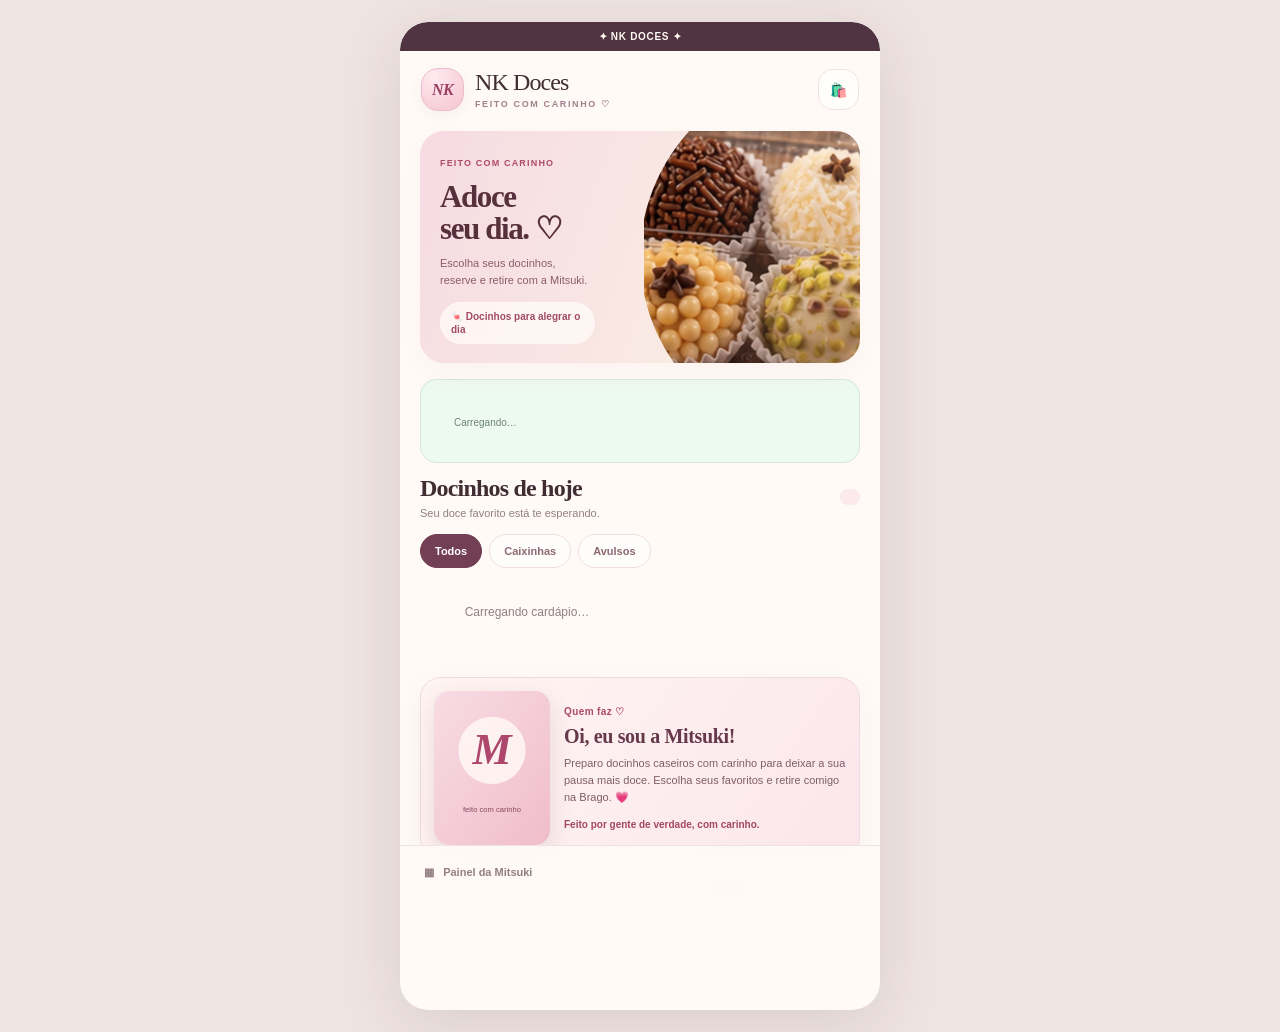
==== commit ed8563cd: "Simplifica o painel: remove configurações gerais, faixa de retirada e caixinha pronta - Remove a seç" ====
--- a/index.html
+++ b/index.html
@@ -18,7 +18,6 @@
   <main id="shop-view"><div class="content">
     <section class="hero" aria-label="NK Doces"><div class="hero-copy"><span class="eyebrow">feito com carinho</span><h1>Adoce<br>seu dia. ♡</h1><p>Escolha seus docinhos, reserve e retire com a Mitsuki.</p><span class="hero-stamp">🍬 Docinhos para alegrar o dia</span></div><img class="hero-photo" alt="Imagem ilustrativa de uma caixinha com quatro docinhos" src="assets/img/hero.webp"></section>
     <section class="available" id="store-status"><p class="loading-text">Carregando…</p></section>
-    <div class="pickup" id="pickup-wrap"><span id="pickup-display"></span></div>
     <div class="sect-title"><div><h2>Docinhos de hoje</h2><p>Seu doce favorito está te esperando.</p></div><span class="pill" id="items-pill"></span></div>
     <div class="seg" role="group" aria-label="Filtrar cardápio"><button data-filter="all" class="selected">Todos</button><button data-filter="boxes">Caixinhas</button><button data-filter="single">Avulsos</button></div>
     <section class="products" id="products" aria-label="Cardápio de doces"><p class="loading-text">Carregando cardápio…</p></section>
@@ -31,6 +30,7 @@
   </section>
     <div class="foot-brand">Uma experiência doce criada com ♡ · <b>TaskZap</b></div>
   </div></main>
+  <div class="selection-bar hidden" id="selection-bar"><div><strong id="selection-count"></strong><small id="selection-total"></small></div><button id="add-selection">Adicionar ao carrinho →</button></div>
   <div class="basket-bar hidden" id="basket-bar"><div><strong id="basket-count"></strong><small id="basket-total"></small></div><button id="basket-open">Ver carrinho →</button></div>
   <nav class="footer-nav" aria-label="Navegação"><a href="admin/" style="text-decoration:none"><button id="nav-admin">▦ &nbsp; Painel da Mitsuki</button></a></nav>
 </div>
--- a/css/styles.css
+++ b/css/styles.css
@@ -36,3 +36,52 @@
 .auth-screen p{color:var(--muted);font-size:12px;line-height:1.6;margin:0 0 8px}
 .error-text{color:#aa4e58;font-size:11px;line-height:1.5;margin:6px 0 0}
 .loading-text{color:var(--muted);font-size:12px;text-align:center;padding:20px}
+
+/* Painel: botão "+ Cadastrar produto" sempre numa linha própria, largura
+   cheia — evita corte/aperto lateral em telas estreitas, com respiro para
+   o título ao lado. */
+.panel-top.wrap{flex-wrap:wrap;row-gap:12px}
+.panel-top.wrap > button{flex:1 1 100%}
+
+/* Painel: botões Ocultar/Editar com largura, altura e espaçamento
+   consistentes, sem espremer nome/preço/estoque do produto. */
+.mini-row{flex-wrap:wrap}
+.mini-row-actions{flex-direction:row;flex-basis:100%;justify-content:flex-end;gap:8px;margin-top:4px}
+.mini-row-actions .edit-btn{flex:1 1 0;min-width:88px;max-width:130px;text-align:center;padding:10px 8px;font-size:11px}
+@media(min-width:480px){
+  .mini-row{flex-wrap:nowrap}
+  .mini-row-actions{flex-basis:auto;margin-top:0;justify-content:flex-end}
+  .mini-row-actions .edit-btn{flex:0 0 auto}
+}
+
+/* Estatísticas: grade de 3 cards, equilibrada em qualquer largura. */
+.stats.stats-3{grid-template-columns:repeat(2,minmax(0,1fr))}
+.stats.stats-3 .stat:last-child{grid-column:1/-1}
+@media(min-width:400px){
+  .stats.stats-3{grid-template-columns:repeat(3,minmax(0,1fr))}
+  .stats.stats-3 .stat:last-child{grid-column:auto}
+}
+
+/* Admin product CRUD (create/edit/photo upload) */
+.mini-row{align-items:flex-start}
+.mini-row-media{flex-shrink:0}
+.inv-thumb{width:46px;height:46px;border-radius:12px;object-fit:cover;background:#f7e6e4;display:block}
+.inv-thumb-empty{display:grid;place-items:center;font-size:20px;color:#b98494}
+.status-pill{display:inline-block;font-size:9px;font-weight:850;border-radius:99px;padding:3px 8px;margin-top:5px}
+.status-pill.on{background:#e7f6eb;color:#286e48}
+.status-pill.off{background:#f4e9eb;color:#8c6a74}
+.photo-field{display:flex;gap:12px;align-items:center;margin-bottom:10px}
+.photo-preview{width:64px;height:64px;border-radius:14px;object-fit:cover;background:#f7e6e4;flex-shrink:0}
+.photo-preview-empty{display:grid;place-items:center;font-size:26px;color:#b98494}
+.photo-field .field{margin-bottom:0}
+.photo-field .field span{display:block;margin-bottom:4px}
+.img-placeholder{font-size:34px;opacity:.55;z-index:1}
+
+/* Seletor de quantidade pendente na vitrine + barra "Adicionar seleção" */
+.qty-stepper{display:flex;align-items:center;gap:8px;flex-shrink:0}
+.qty-stepper button{width:30px;height:30px;border:1px solid #eddae0;border-radius:9px;background:#fff;color:var(--rose);font-size:16px;font-weight:800;line-height:1}
+.qty-stepper b{font-size:13px;min-width:14px;text-align:center}
+.selection-bar{position:sticky;bottom:91px;z-index:4;background:var(--rose);color:white;margin:18px 20px 0;padding:13px 14px;border-radius:16px;box-shadow:0 12px 30px #ad476c3d;display:flex;align-items:center;gap:10px;justify-content:space-between}
+.selection-bar strong{display:block;font-size:12px}
+.selection-bar small{display:block;font-size:10px;color:#ffe3ec;margin-top:4px}
+.selection-bar button{border:0;background:white;color:#9c3f60;font-size:11px;font-weight:900;border-radius:10px;padding:10px 13px;white-space:nowrap}
